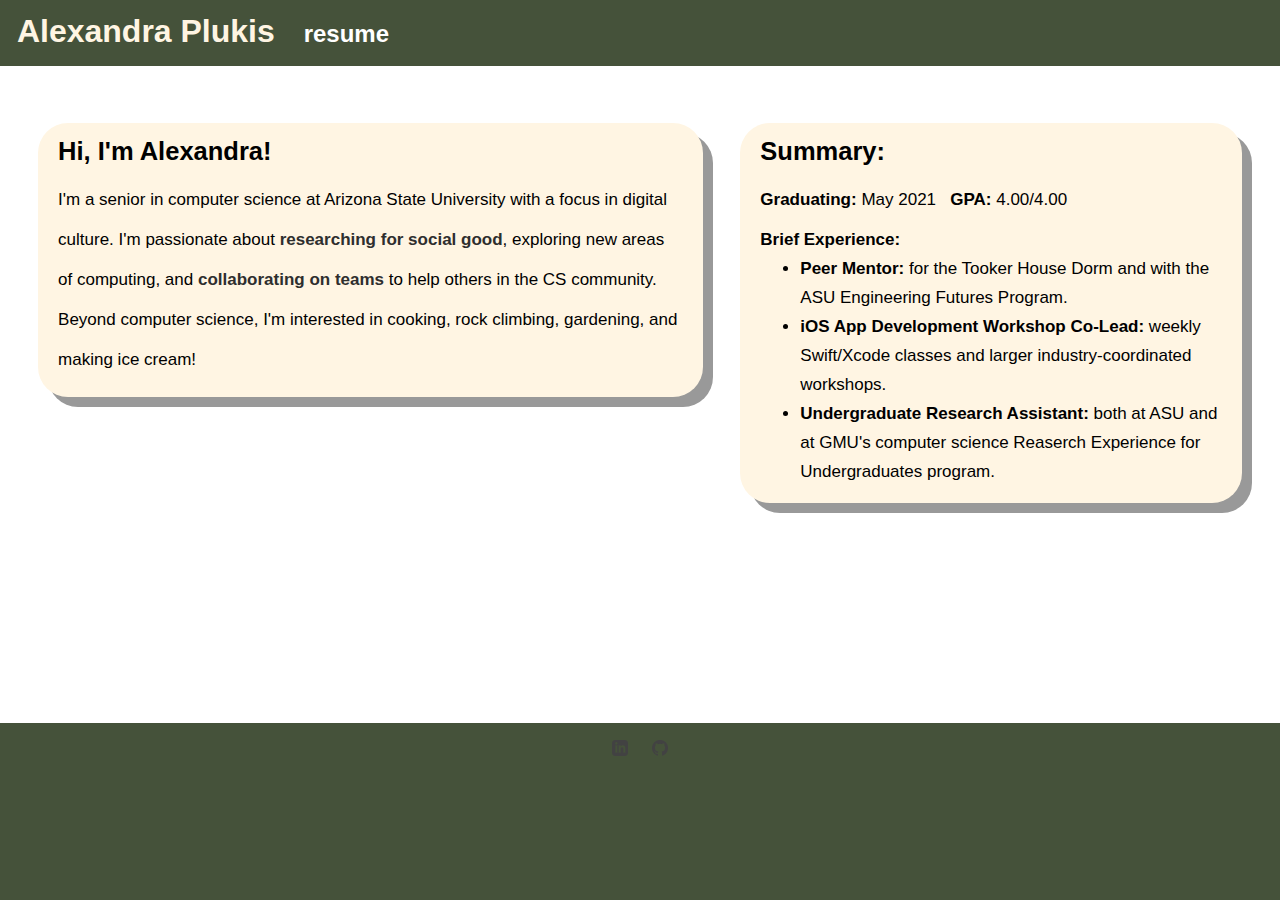
==== index.html @ 4287df9a "edited responsiveness elements and description" ====
<!DOCTYPE html>
<html>
<head>
<title>alexandra plukis</title>
<meta name="viewport" content="width=device-width, initial-scale=1.0">
<link rel="stylesheet" type="text/css" href="main.css">

<link rel="apple-touch-icon" sizes="57x57" href="favicons.ico/apple-icon-57x57.png"type="image/x-icon" >
<link rel="apple-touch-icon" sizes="60x60" href="favicons.ico/apple-icon-60x60.png"type="image/x-icon" >
<link rel="apple-touch-icon" sizes="72x72" href="favicons.ico/apple-icon-72x72.png"type="image/x-icon" >
<link rel="apple-touch-icon" sizes="76x76" href="favicons.ico/apple-icon-76x76.png"type="image/x-icon" >
<link rel="apple-touch-icon" sizes="114x114" href="favicons.ico/apple-icon-114x114.png"type="image/x-icon" >
<link rel="apple-touch-icon" sizes="120x120" href="favicons.ico/apple-icon-120x120.png"type="image/x-icon" >
<link rel="apple-touch-icon" sizes="144x144" href="favicons.ico/apple-icon-144x144.png"type="image/x-icon" >
<link rel="apple-touch-icon" sizes="152x152" href="favicons.ico/apple-icon-152x152.png"type="image/x-icon" >
<link rel="apple-touch-icon" sizes="180x180" href="favicons.ico/apple-icon-180x180.png"type="image/x-icon" >
<link rel="icon" type="image/png" sizes="192x192"  href="favicons.ico/android-icon-192x192.png"type="image/x-icon" >
<link rel="icon" type="image/png" sizes="32x32" href="favicons.ico/favicon-32x32.png"type="image/x-icon" >
<link rel="icon" type="image/png" sizes="96x96" href="favicons.ico/favicon-96x96.png"type="image/x-icon" >
<link rel="icon" type="image/png" sizes="16x16" href="favicons.ico/favicon-16x16.png"type="image/x-icon" >
<link rel="manifest" href="favicons.ico/manifest.json"type="image/x-icon" >
<meta name="msapplication-TileColor" content="#ffffff"type="image/x-icon" >
<meta name="msapplication-TileImage" content="favicons.ico/ms-icon-144x144.png"type="image/x-icon" >
<meta name="theme-color" content="#ffffff"type="image/x-icon" >

</head>
<body>

<div class="header">
    <h1>
        <span class="lg-view">
            <a href="index.html">&nbsp;Alexandra Plukis</a>
        </span>
        <span class="sm-view">
            <a href="index.html">&nbsp;AMP</a>
        </span>
    </h1>
    <h2>
      <a href="resume.html">&nbsp;&nbsp;&nbsp;resume</a>
    </h2>
    <!-- <h2>
        <a href="blog.html">&nbsp;blog</a>
    </h2> -->
</div>

<div class = "main_home">
    <div class = "spacer"> </div>
    <div class="row">
        <div class = "columnl about">
            <h2> Hi, I'm Alexandra! </h2>
            <p>
                I'm a senior in computer science at Arizona State University with a focus in digital culture. I'm passionate about <a href = "https://sites.google.com/asu.edu/reu2019/home?authuser=1" target = "blank">researching for social good</a>, exploring new areas of computing, and <a href = "https://includes.engineering.asu.edu/mentors-and-scholars/" target="blank">collaborating on teams</a> to help others in the CS community. Beyond computer science, I'm interested in cooking, rock climbing, gardening, and making ice cream!
            </p>
        </div>
        <!-- <div class = "columnr about aboutimg">
            <p>
                <img src="me_pic.jpg" alt="Picture of me in Antelope Canyon.">
            </p>
        </div> -->
        <div class = "columnr about">
            <h2>
                Summary:
            </h2>
            <p>
                <b>Graduating:</b> May 2021&nbsp;&nbsp;&nbsp;<b>GPA:</b> 4.00/4.00
                <br>
                <b>Brief Experience:</b>
                <ul>
                  <li><b>Peer Mentor:</b> for the Tooker House Dorm and with the ASU Engineering Futures Program.</li>
                  <li><b>iOS App Development Workshop Co-Lead:</b> weekly Swift/Xcode classes and larger industry-coordinated workshops.</li>
                  <li><b>Undergraduate Research Assistant:</b> both at ASU and at GMU's computer science Reaserch Experience for Undergraduates program.</li>
                </ul>
            </p>
        </div>
    </div>
</div>


<div class="footer">
    <p>
        <a href= "https://www.linkedin.com/in/alexandra-plukis/">
            <img src="linkedin.png" alt="LinkedIn Logo" height="16" width="16">
        <a href= "https://www.linkedin.com/in/alexandra-plukis/"> </a>
        &emsp;
        <a href= "https://www.github.com/alexandra-plukis/">
            <img src="github.png" alt="Github Logo" height="16" width="16">
        </a>
    </p>
</div>


</body>
</html>
---- main.css ----
:root {
  --green: #45523a;
  --light_orange: #fff5e3;
  --dark_gray: #424242;
  --light_gray: #999999;
  --rich_blue: #487fa1;
  --light_blue: #A4B5BF;
  --light_green: #C9CBA3;
  --white: #ffffff
}


h1, h2, h3, h4, h5, h6, p {
    color: --var(--dark_gray);
}

* {
  box-sizing: border-box;
}


.spacer {
    height: 30px;
}

body {
    font-family: "Helvetica Neue", Helvetica, Arial, sans-serif;
    padding: 5px;
    background-color: var(--white)
}

/* Header/Blog Title */
.header {
    padding-top: 18px;
    padding-bottom: 15px;
    padding-left: 15px;
    text-align: left;
    background: var(--green);
    font-size: 16px;
    line-height: 20pt;
    position: fixed;
    top: 0px;
    z-index: 2;
    width: 105%;
    margin-left: -20px;
}


.header h1, h2, h3, h4 {
    display: inline;
}

.header, .s h1 {
    color: var(--light_orange);
}

.header h2 {
    font-size: 16;
}

.header h1 a {
  color: var(--light_orange);
  text-decoration: none;
}

.header h2 a {
  color: var(--white);
  text-decoration: none;
}

.header h2 a:hover {
  color: var(--light_gray);
}

.lg-view {
   display:inline-block;
}

.sm-view {
   display:none;
}

.main_home {
    margin-top: 60px;
}

.about {
    justify-content: center;
    min-height: 50px;
    padding-left: 20px;
    padding-right: 20px;
    border-radius: 15px;
    font-size: 17px;
    background-color: var(--light_orange);
    box-shadow: 10px 10px var(--light_gray);
    line-height: 30pt;
    margin-bottom: 20px;
    margin-top: 20px;
    overflow: hidden;
}

.aboutimg {
    box-shadow: 10px 10px var(--rich_blue);
}

.about img {
    max-width:100%;
    margin-left: auto;
    margin-right: auto;
}

.about h2, h3{
    display: grid;
    justify-content: left;
    line-height: 15px;
}

.about a {
    color: #2e2e2e;
    font-weight: 700;
    text-decoration: none;
}

.about a:hover {
    color: var(--rich_blue);
    font-weight: 700;
    text-decoration: none;
}

/* Safari 4.0 - 8.0 */
@-webkit-keyframes mymovel {
  from {margin-left: 0%;}
  to {margin-left: 40%;}
}

@-webkit-keyframes mymover {
  from {margin-right: 0%;}
  to {margin-right: 40%;}
}


/* Create two unequal columns that floats next to each other */
/* Left column */
.columnl {
    float: left;
    width: 53%;
    border-radius: 30px;
    margin-left: 2%;
}

/* when list comes after a paragraph element */
p + ul {
    margin-top: -22px;
    line-height: 1.7;
}

.columnr {
    float: right;
    width: 40%;
    border-radius: 30px;
    margin-right: 2%;
}

/* Clear floats after the columns */
.row:after {
  content: "";
  display: table;
  clear: both;
}

.footer {
    padding: 1px;
    text-align: center;
    background: var(--green);
    margin-top: 200px;
    bottom: -30px;
    width: 100%;
    box-shadow: 0 50vh 0vh 50vh var(--green);
}

.footer a {
  color: var(--white);
  font-size: 14px;
  text-decoration: none;
}

.footer a:hover {
  color: var(--light_gray);
}

/* Responsive layout - when the screen is less than 800px wide:
- make the two columns stack on top of each other instead of next to each other
- Make the header smaller
- make footer a little closer to the text
*/
@media screen and (max-width: 700px) {
    /* floating columns */
  .columnl, .columnr {
    width: 97%;
    padding: 0px;
    padding-right: 25px;
    padding-left: 25px;
  }
  .columnl {
    margin-left: 1.5%;
    margin-top: 15px;
  }
  .columnr {
    margin-right: 1.5%;
    margin-top: 15px;
  }
  .intro {
    width: 90%;
  }

  /* header  */
  .header {
      font-size: 14px;
      line-height: 16pt;
  }

  /* .columnl, .columnr h2 {
      font-size: 16px;
  } */

  .about h2 {
      font-size: 19px;
  }

  .about p, ul {
      font-size: 16px;
  }

  .lg-view{
       display:none;
   }

    .sm-view{
       display:inline-block;
   }
}
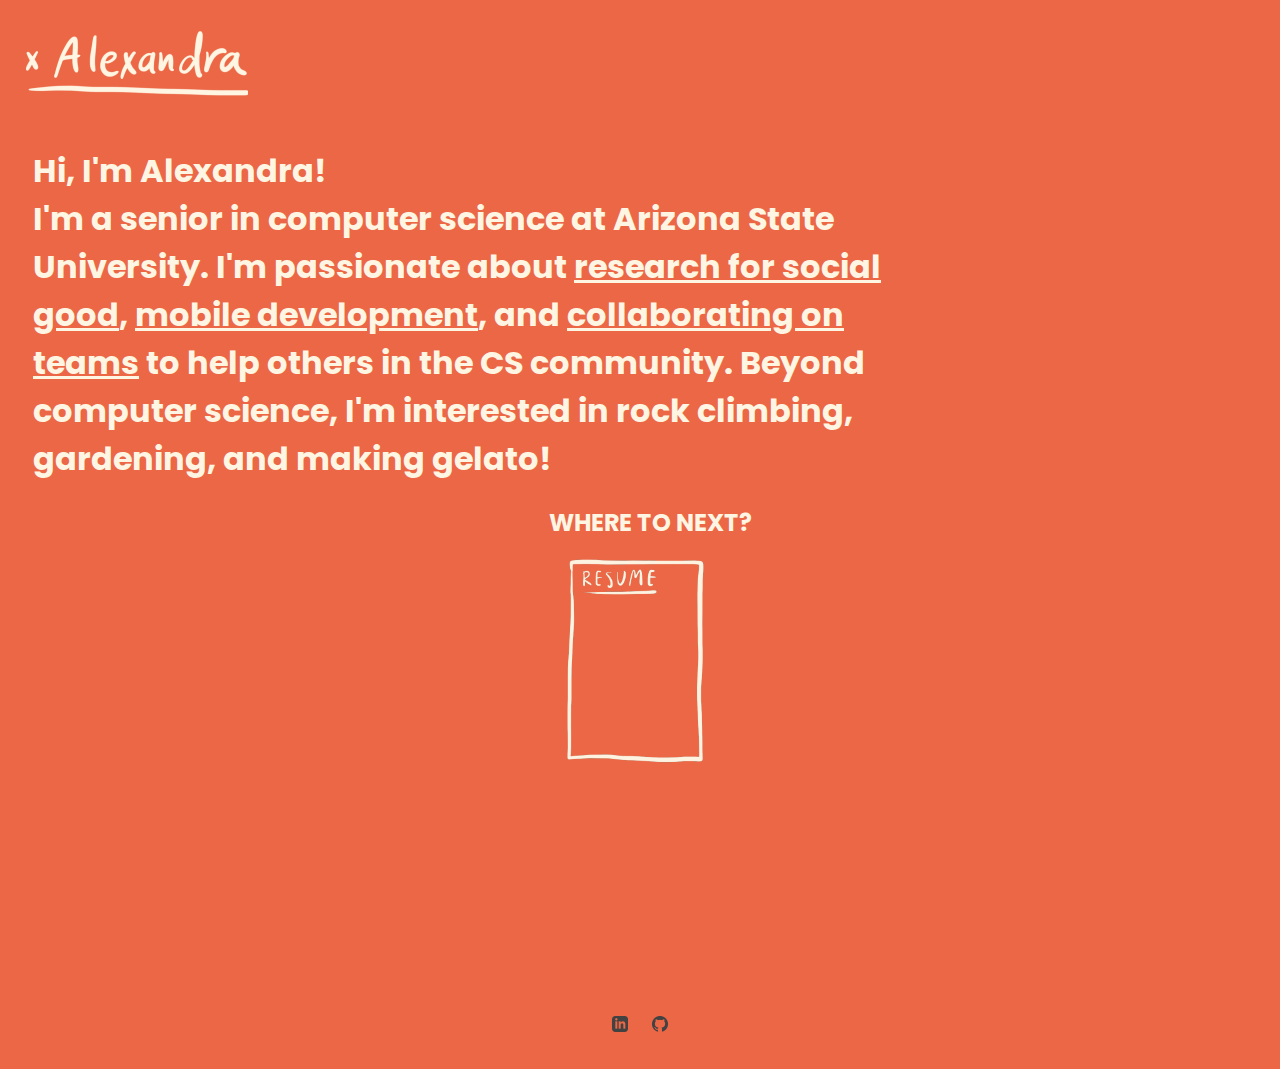
==== commit a3aa7d8a: "various changes" ====
--- a/index.html
+++ b/index.html
@@ -4,6 +4,9 @@
 <title>alexandra plukis</title>
 <meta name="viewport" content="width=device-width, initial-scale=1.0">
 <link rel="stylesheet" type="text/css" href="main.css">
+
+<link href="https://fonts.googleapis.com/css2?family=Poppins:wght@500&display=swap" rel="stylesheet">
+
 
 <link rel="apple-touch-icon" sizes="57x57" href="favicons.ico/apple-icon-57x57.png"type="image/x-icon" >
 <link rel="apple-touch-icon" sizes="60x60" href="favicons.ico/apple-icon-60x60.png"type="image/x-icon" >
@@ -29,52 +32,49 @@
 <div class="header">
     <h1>
         <span class="lg-view">
-            <a href="index.html">&nbsp;Alexandra Plukis</a>
+
+                <a href="index.html">
+                    <img src="sigNonHover.png"
+                    onmouseover="this.src='sigHover.png'"
+                    onmouseout="this.src='sigNonHover.png'"
+                    width="225" height="100" alt=""/>
+                </a>
         </span>
         <span class="sm-view">
-            <a href="index.html">&nbsp;AMP</a>
+                    <span class="sm-view">
+
+                            <a href="index.html">
+                                <img src="sigNonHover.png"
+                                onmouseover="this.src='sigHover.png'"
+                                onmouseout="this.src='sigNonHover.png'"
+                                width="225" height="100" alt=""/>
+                            </a>
+                    </span>
         </span>
     </h1>
-    <h2>
-      <a href="resume.html">&nbsp;&nbsp;&nbsp;resume</a>
-    </h2>
-    <!-- <h2>
-        <a href="blog.html">&nbsp;blog</a>
-    </h2> -->
 </div>
 
 <div class = "main_home">
-    <div class = "spacer"> </div>
-    <div class="row">
-        <div class = "columnl about">
-            <h2> Hi, I'm Alexandra! </h2>
-            <p>
-                I'm a senior in computer science at Arizona State University with a focus in digital culture. I'm passionate about <a href = "https://sites.google.com/asu.edu/reu2019/home?authuser=1" target = "blank">researching for social good</a>, exploring new areas of computing, and <a href = "https://includes.engineering.asu.edu/mentors-and-scholars/" target="blank">collaborating on teams</a> to help others in the CS community. Beyond computer science, I'm interested in cooking, rock climbing, gardening, and making ice cream!
-            </p>
-        </div>
-        <!-- <div class = "columnr about aboutimg">
-            <p>
-                <img src="me_pic.jpg" alt="Picture of me in Antelope Canyon.">
-            </p>
-        </div> -->
-        <div class = "columnr about">
-            <h2>
-                Summary:
-            </h2>
-            <p>
-                <b>Graduating:</b> May 2021&nbsp;&nbsp;&nbsp;<b>GPA:</b> 4.00/4.00
-                <br>
-                <b>Brief Experience:</b>
-                <ul>
-                  <li><b>Peer Mentor:</b> for the Tooker House Dorm and with the ASU Engineering Futures Program.</li>
-                  <li><b>iOS App Development Workshop Co-Lead:</b> weekly Swift/Xcode classes and larger industry-coordinated workshops.</li>
-                  <li><b>Undergraduate Research Assistant:</b> both at ASU and at GMU's computer science Reaserch Experience for Undergraduates program.</li>
-                </ul>
-            </p>
-        </div>
-    </div>
+    <h1>
+        Hi, I'm Alexandra!
+        <br>
+        I'm a senior in computer science at Arizona State University. I'm passionate about <a href = "https://sites.google.com/asu.edu/reu2019/home?authuser=1" target = "blank">research for social good</a>, <a href = "https://github.com/alexandra-plukis/BirdWatcher" target = "blank">mobile development</a>, and <a href = "https://includes.engineering.asu.edu/mentors-and-scholars/" target="blank">collaborating on teams</a> to help others in the CS community. Beyond computer science, I'm interested in rock climbing, gardening, and making gelato!
+    </h1>
 </div>
 
+<div class = "main_navigation">
+    <h2> WHERE TO NEXT?
+    </h2>
+</div>
+
+<div class = "images">
+    <span class="lg-view">
+    <a href="resume.html"><img src="resume.gif" alt="resume doodle"  width="250" height="250"></a>
+    </span>
+    <span class="sm-view">
+    <a href="resume.html"><img src="resume.gif" alt="resume doodle"  width="200" height="200"></a>
+    </span>
+</div>
 
 <div class="footer">
     <p>
--- a/main.css
+++ b/main.css
@@ -7,12 +7,19 @@
   --rich_blue: #487fa1;
   --light_blue: #A4B5BF;
   --light_green: #C9CBA3;
-  --white: #ffffff
+  --white: #ffffff;
+  --newColor: #eb6746;
+  /* --newColor: #F4B886; */
+  --newSecondaryColor: #BA2612;
+  /* --newSecondaryColor: #273043; */
+  --newTertiarycolor: #6A8EAE;
+  --newHoverColor: #F8EA9B;
+  --newBoxColor: #fbebcf
 }
 
 
 h1, h2, h3, h4, h5, h6, p {
-    color: --var(--dark_gray);
+    color: var(--light_orange);
 }
 
 * {
@@ -21,29 +28,28 @@
 
 
 .spacer {
-    height: 30px;
+    height: 20px;
+}
+
+.spacerLarge {
+    height: 300px;
 }
 
 body {
-    font-family: "Helvetica Neue", Helvetica, Arial, sans-serif;
+    font-family: 'Poppins', sans-serif;
+
     padding: 5px;
-    background-color: var(--white)
+    background-color: var(--newColor)
 }
 
 /* Header/Blog Title */
 .header {
-    padding-top: 18px;
-    padding-bottom: 15px;
-    padding-left: 15px;
+    padding-bottom: 0px;
+    padding-left: 10px;
     text-align: left;
-    background: var(--green);
-    font-size: 16px;
-    line-height: 20pt;
-    position: fixed;
+    background: var(--newColor);
     top: 0px;
-    z-index: 2;
-    width: 105%;
-    margin-left: -20px;
+    /* z-index: 2; */
 }
 
 
@@ -59,16 +65,38 @@
     font-size: 16;
 }
 
-.header h1 a {
+.headerHover a:hover {
+    display: inline-block;
+}
+
+.headerHover a {
+    display: none;
+}
+
+.headerNonHover a:hover {
+    display: none;
+}
+
+.headerNonHover a {
+    display: inline-block;
+}
+
+h1 a {
+  color: var(--light_orange);
+  text-decoration: underline;
+}
+
+h1 a:hover {
+  color: var(--newHoverColor);
+  text-decoration: underline;
+}
+
+.header h2 a {
+  /* color: var(--white); */
   color: var(--light_orange);
   text-decoration: none;
 }
 
-.header h2 a {
-  color: var(--white);
-  text-decoration: none;
-}
-
 .header h2 a:hover {
   color: var(--light_gray);
 }
@@ -82,18 +110,30 @@
 }
 
 .main_home {
-    margin-top: 60px;
+    margin-top: 5px;
+    padding-left: 20px;
+    width: 75%;
+}
+
+.main_navigation {
+    margin-top: 5px;
+    padding-left: 20px;
+    text-align: center;
+
+}
+
+.images {
+    text-align: center;
 }
 
 .about {
     justify-content: center;
     min-height: 50px;
-    padding-left: 20px;
+
     padding-right: 20px;
     border-radius: 15px;
     font-size: 17px;
     background-color: var(--light_orange);
-    box-shadow: 10px 10px var(--light_gray);
     line-height: 30pt;
     margin-bottom: 20px;
     margin-top: 20px;
@@ -114,6 +154,7 @@
     display: grid;
     justify-content: left;
     line-height: 15px;
+    color: var(--newSecondaryColor)
 }
 
 .about a {
@@ -144,8 +185,7 @@
 /* Left column */
 .columnl {
     float: left;
-    width: 53%;
-    border-radius: 30px;
+    width: 20%;
     margin-left: 2%;
 }
 
@@ -155,11 +195,12 @@
     line-height: 1.7;
 }
 
+
+
 .columnr {
     float: right;
-    width: 40%;
-    border-radius: 30px;
-    margin-right: 2%;
+    width: 75%;
+    text-align: left;
 }
 
 /* Clear floats after the columns */
@@ -172,15 +213,16 @@
 .footer {
     padding: 1px;
     text-align: center;
-    background: var(--green);
+    background: var(--newColor);
     margin-top: 200px;
     bottom: -30px;
     width: 100%;
-    box-shadow: 0 50vh 0vh 50vh var(--green);
+    box-shadow: 0 50vh 0vh 50vh var(--newColor);
 }
 
 .footer a {
-  color: var(--white);
+  /* color: var(--white); */
+  color: var(--newTertiarycolor);
   font-size: 14px;
   text-decoration: none;
 }
@@ -220,12 +262,8 @@
       line-height: 16pt;
   }
 
-  /* .columnl, .columnr h2 {
-      font-size: 16px;
-  } */
-
   .about h2 {
-      font-size: 19px;
+      font-size: 22px;
   }
 
   .about p, ul {
@@ -239,4 +277,8 @@
     .sm-view{
        display:inline-block;
    }
-}
+
+   .footer {
+       margin-top: 50px;
+   }
+}
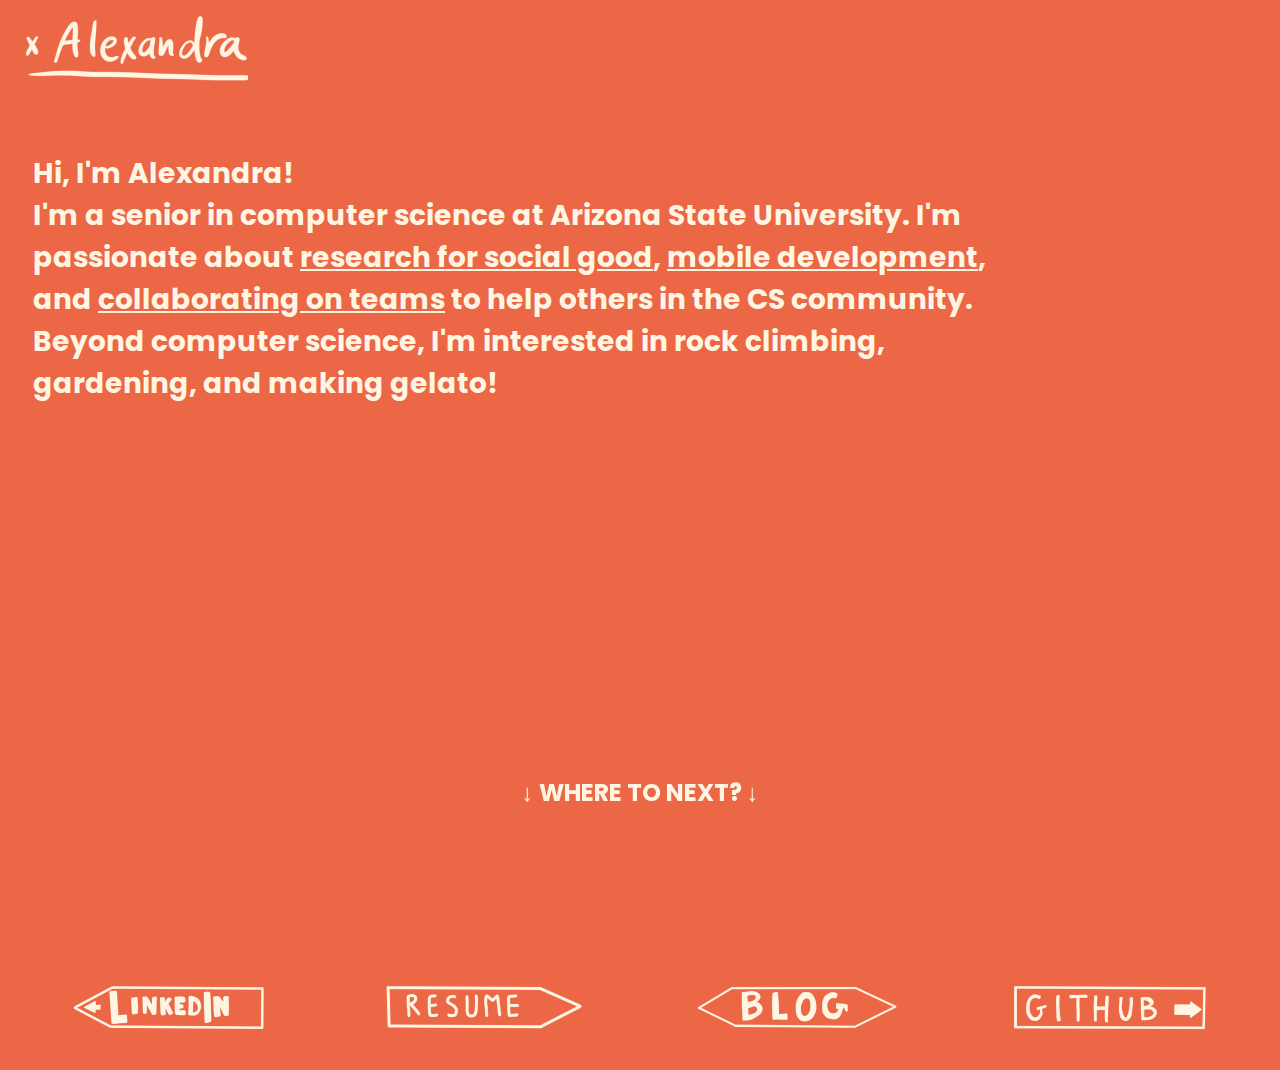
==== commit 8811017f: "completely changed the entire aesthetic of the website" ====
--- a/index.html
+++ b/index.html
@@ -30,64 +30,74 @@
 <body>
 
 <div class="header">
-    <h1>
-        <span class="lg-view">
+    <div class="lg-view">
+            <a href="index.html">
+                <img src="sigNonHover.png"
+                onmouseover="this.src='sigHover.png'"
+                onmouseout="this.src='sigNonHover.png'"
+                width="225" height="100" alt=""/>
+            </a>
+    </div>
 
-                <a href="index.html">
-                    <img src="sigNonHover.png"
-                    onmouseover="this.src='sigHover.png'"
-                    onmouseout="this.src='sigNonHover.png'"
-                    width="225" height="100" alt=""/>
-                </a>
-        </span>
-        <span class="sm-view">
-                    <span class="sm-view">
-
-                            <a href="index.html">
-                                <img src="sigNonHover.png"
-                                onmouseover="this.src='sigHover.png'"
-                                onmouseout="this.src='sigNonHover.png'"
-                                width="225" height="100" alt=""/>
-                            </a>
-                    </span>
-        </span>
-    </h1>
+    <div class="sm-view">
+            <h1>
+                    <a href="index.html">&nbsp;AMP</a>
+            </h1>
+            <h2>
+              <a href="resume.html">&nbsp;&nbsp;&nbsp;&nbsp;&nbsp;resume</a>
+            </h2>
+            <h2>
+                <a href="blog.html">&nbsp;&nbsp;&nbsp;blog</a>
+            </h2>
+    </div>
 </div>
 
+<div class = "space5"> </div>
+
 <div class = "main_home">
-    <h1>
+    <h2>
         Hi, I'm Alexandra!
         <br>
         I'm a senior in computer science at Arizona State University. I'm passionate about <a href = "https://sites.google.com/asu.edu/reu2019/home?authuser=1" target = "blank">research for social good</a>, <a href = "https://github.com/alexandra-plukis/BirdWatcher" target = "blank">mobile development</a>, and <a href = "https://includes.engineering.asu.edu/mentors-and-scholars/" target="blank">collaborating on teams</a> to help others in the CS community. Beyond computer science, I'm interested in rock climbing, gardening, and making gelato!
-    </h1>
-</div>
-
-<div class = "main_navigation">
-    <h2> WHERE TO NEXT?
     </h2>
 </div>
 
-<div class = "images">
-    <span class="lg-view">
-    <a href="resume.html"><img src="resume.gif" alt="resume doodle"  width="250" height="250"></a>
-    </span>
-    <span class="sm-view">
-    <a href="resume.html"><img src="resume.gif" alt="resume doodle"  width="200" height="200"></a>
-    </span>
-</div>
+<div class = "space40"> </div>
 
-<div class="footer">
-    <p>
-        <a href= "https://www.linkedin.com/in/alexandra-plukis/">
-            <img src="linkedin.png" alt="LinkedIn Logo" height="16" width="16">
-        <a href= "https://www.linkedin.com/in/alexandra-plukis/"> </a>
-        &emsp;
-        <a href= "https://www.github.com/alexandra-plukis/">
-            <img src="github.png" alt="Github Logo" height="16" width="16">
-        </a>
-    </p>
-</div>
+    <div class = "where_title">
+        <h2> ↓ WHERE TO NEXT? ↓
+        </h2>
+    </div>
 
+    <div class = "image navigation">
+        <a href="https://www.linkedin.com/in/alexandra-plukis/"><img src="sign_linkedin.png" alt="resume doodle"
+            onmouseover="this.src='red_linkedin_sign.png'"
+            onmouseout="this.src='sign_linkedin.png'"
+            width="200" height="50"></a>
+        </span>
+    </div>
+    <div class = "image navigation">
+        <span class="lg-view">
+        <a href="resume.html"><img src="sign_resume.png" alt="resume doodle"
+            onmouseover="this.src='red_resume_sign.png'"
+            onmouseout="this.src='sign_resume.png'"
+            width="200" height="50"></a>
+        </span>
+    </div>
+    <div class = "image navigation">
+        <a href="blog.html"><img src="sign_blog.png" alt="resume doodle"
+            onmouseover="this.src='red_blog_sign.png'"
+            onmouseout="this.src='sign_blog.png'"
+            width="200" height="50"></a>
+        </span>
+    </div>
+    <div class = "image navigation">
+        <a href="https://github.com/alexandra-plukis"><img src="sign_github.png" alt="resume doodle"
+            onmouseover="this.src='red_github_sign.png'"
+            onmouseout="this.src='sign_github.png'"
+            width="200" height="50"></a>
+        </span>
+    </div>
 
 </body>
 </html>
--- a/main.css
+++ b/main.css
@@ -2,7 +2,7 @@
 :root {
   --green: #45523a;
   --light_orange: #fff5e3;
-  --dark_gray: #424242;
+  --dark_gray: #273043;
   --light_gray: #999999;
   --rich_blue: #487fa1;
   --light_blue: #A4B5BF;
@@ -17,22 +17,8 @@
   --newBoxColor: #fbebcf
 }
 
-
-h1, h2, h3, h4, h5, h6, p {
-    color: var(--light_orange);
-}
-
 * {
   box-sizing: border-box;
-}
-
-
-.spacer {
-    height: 20px;
-}
-
-.spacerLarge {
-    height: 300px;
 }
 
 body {
@@ -49,60 +35,55 @@
     text-align: left;
     background: var(--newColor);
     top: 0px;
-    /* z-index: 2; */
-}
-
+    height: 10vh;
+    line-height: 50px;
+    align-items: center;
+    display: flex;
+}
 
 .header h1, h2, h3, h4 {
     display: inline;
 }
 
-.header, .s h1 {
+.space5 {
+    height: 5vh;
+}
+
+.header {
     color: var(--light_orange);
-}
-
+    min-height: 10vh;
+}
+
+.header h1 {
+    font-size: 35pt;
+}
 .header h2 {
-    font-size: 16;
-}
-
-.headerHover a:hover {
-    display: inline-block;
-}
-
-.headerHover a {
-    display: none;
-}
-
-.headerNonHover a:hover {
-    display: none;
-}
-
-.headerNonHover a {
-    display: inline-block;
-}
-
-h1 a {
-  color: var(--light_orange);
-  text-decoration: underline;
-}
-
-h1 a:hover {
+    font-size: 14pt;
+}
+
+
+.header h1 a {
+  color: var(--light_orange);
+  text-decoration: none;
+}
+
+.header h1 a:hover {
+  color: var(--light_orange);
+  text-decoration: none;
+}
+
+.header h2 a {
+  color: var(--light_orange);
+  text-decoration: none;
+}
+
+.header h2 a:hover {
   color: var(--newHoverColor);
-  text-decoration: underline;
-}
-
-.header h2 a {
-  /* color: var(--white); */
-  color: var(--light_orange);
-  text-decoration: none;
-}
-
-.header h2 a:hover {
-  color: var(--light_gray);
+  text-decoration: none;
 }
 
 .lg-view {
-   display:inline-block;
+   display: inline-block;
 }
 
 .sm-view {
@@ -112,7 +93,20 @@
 .main_home {
     margin-top: 5px;
     padding-left: 20px;
-    width: 75%;
+    width: 80%;
+    height: 40vh;
+    font-size: 14pt;
+    color: var(--light_orange)
+}
+
+.main_home h2 a {
+  color: var(--light_orange);
+  text-decoration: underline;
+}
+
+.main_home h2 a:hover {
+  color: var(--newHoverColor);
+  text-decoration: underline;
 }
 
 .main_navigation {
@@ -122,51 +116,33 @@
 
 }
 
-.images {
-    text-align: center;
-}
-
-.about {
-    justify-content: center;
-    min-height: 50px;
-
-    padding-right: 20px;
-    border-radius: 15px;
-    font-size: 17px;
-    background-color: var(--light_orange);
-    line-height: 30pt;
-    margin-bottom: 20px;
-    margin-top: 20px;
-    overflow: hidden;
-}
-
-.aboutimg {
-    box-shadow: 10px 10px var(--rich_blue);
-}
-
-.about img {
-    max-width:100%;
-    margin-left: auto;
-    margin-right: auto;
-}
-
-.about h2, h3{
-    display: grid;
-    justify-content: left;
-    line-height: 15px;
-    color: var(--newSecondaryColor)
-}
-
-.about a {
-    color: #2e2e2e;
-    font-weight: 700;
-    text-decoration: none;
-}
-
-.about a:hover {
-    color: var(--rich_blue);
-    font-weight: 700;
-    text-decoration: none;
+.image {
+    text-align: center;
+    padding-top: 30px;
+    padding-bottom: 30px;
+    width: 25%;
+    float: left;
+}
+
+.specialspacer {
+    min-height: 20vh;
+}
+.where_title {
+    position: -webkit-sticky; /* Safari */
+    position: sticky;
+    bottom: 10vh;
+    text-align: center;
+    color: var(--light_orange)
+}
+
+.space40 {
+    height: 45vh;
+}
+
+.navigation {
+    position: -webkit-sticky; /* Safari */
+    position: sticky;
+    top: 97%;
 }
 
 /* Safari 4.0 - 8.0 */
@@ -195,8 +171,6 @@
     line-height: 1.7;
 }
 
-
-
 .columnr {
     float: right;
     width: 75%;
@@ -220,65 +194,30 @@
     box-shadow: 0 50vh 0vh 50vh var(--newColor);
 }
 
-.footer a {
-  /* color: var(--white); */
-  color: var(--newTertiarycolor);
-  font-size: 14px;
-  text-decoration: none;
-}
-
-.footer a:hover {
-  color: var(--light_gray);
-}
-
-/* Responsive layout - when the screen is less than 800px wide:
-- make the two columns stack on top of each other instead of next to each other
-- Make the header smaller
-- make footer a little closer to the text
-*/
-@media screen and (max-width: 700px) {
-    /* floating columns */
-  .columnl, .columnr {
-    width: 97%;
-    padding: 0px;
-    padding-right: 25px;
-    padding-left: 25px;
-  }
-  .columnl {
-    margin-left: 1.5%;
-    margin-top: 15px;
-  }
-  .columnr {
-    margin-right: 1.5%;
-    margin-top: 15px;
-  }
-  .intro {
-    width: 90%;
-  }
-
-  /* header  */
-  .header {
-      font-size: 14px;
-      line-height: 16pt;
-  }
-
-  .about h2 {
-      font-size: 22px;
-  }
-
-  .about p, ul {
-      font-size: 16px;
-  }
-
-  .lg-view{
+@media screen and (max-width: 800px) {
+    .header {
+        top: 50px;
+        height: 5vh;
+    }
+
+    .lg-view{
        display:none;
-   }
+    }
 
     .sm-view{
        display:inline-block;
-   }
-
-   .footer {
-       margin-top: 50px;
-   }
-}
+    }
+
+    .main_home {
+        font-size: 12pt;
+        width: 90%;
+    }
+
+    .navigation {
+        display: none;
+    }
+
+    .where_title {
+        display: none;
+    }
+}
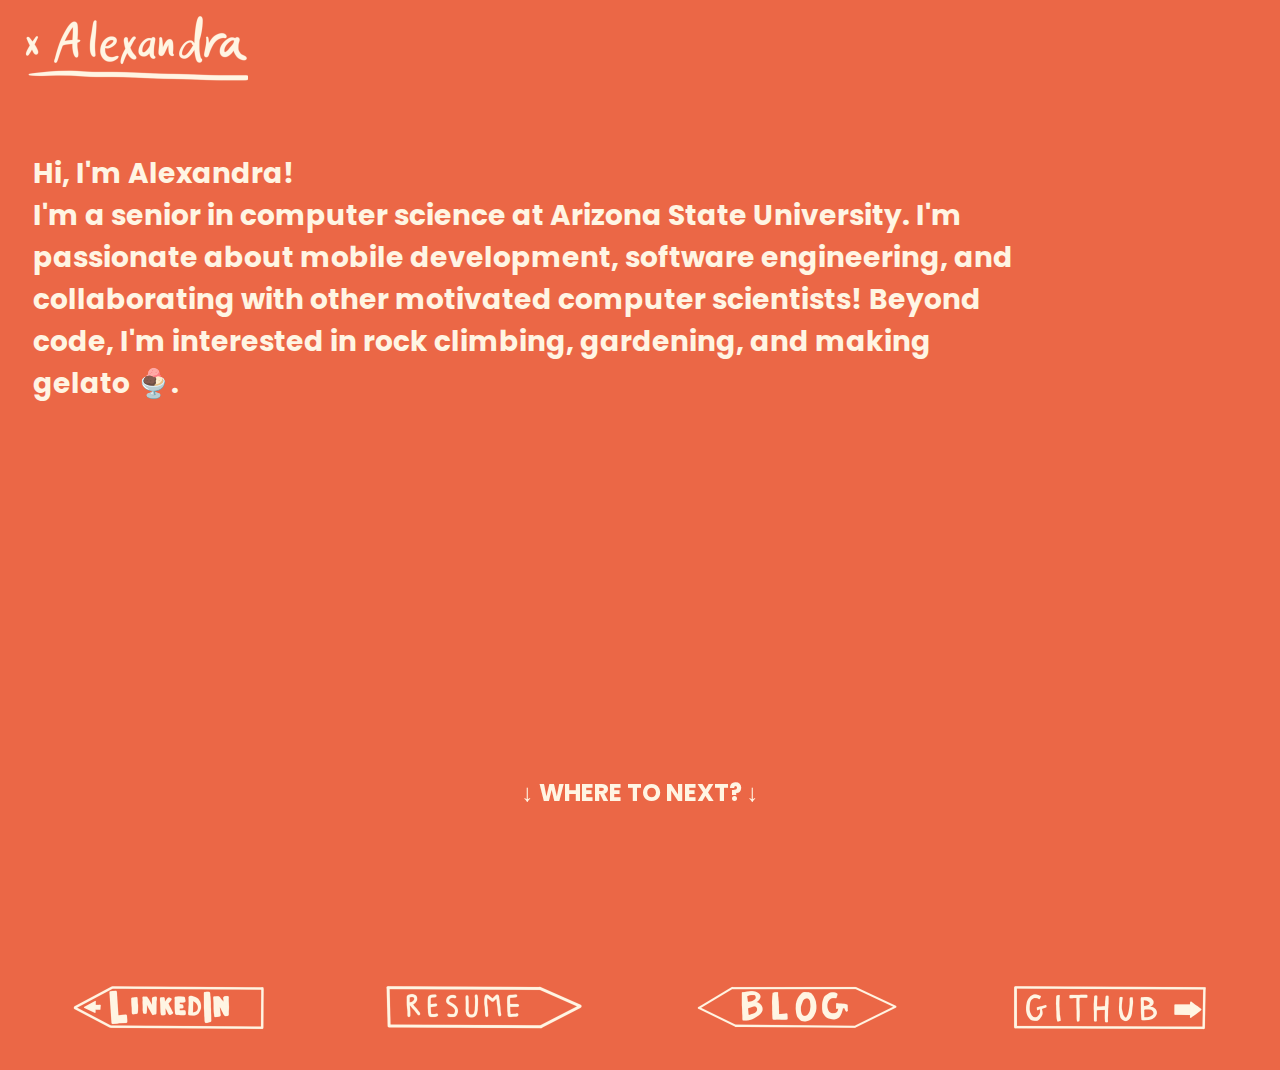
==== commit 0621a3a3: "updating resume, description, and improving aesthetics of blog and resume" ====
--- a/index.html
+++ b/index.html
@@ -3,7 +3,7 @@
 <head>
 <title>alexandra plukis</title>
 <meta name="viewport" content="width=device-width, initial-scale=1.0">
-<link rel="stylesheet" type="text/css" href="main.css">
+<link rel="stylesheet" type="text/css" href="main2.0.css">
 
 <link href="https://fonts.googleapis.com/css2?family=Poppins:wght@500&display=swap" rel="stylesheet">
 
@@ -58,14 +58,14 @@
     <h2>
         Hi, I'm Alexandra!
         <br>
-        I'm a senior in computer science at Arizona State University. I'm passionate about <a href = "https://sites.google.com/asu.edu/reu2019/home?authuser=1" target = "blank">research for social good</a>, <a href = "https://github.com/alexandra-plukis/BirdWatcher" target = "blank">mobile development</a>, and <a href = "https://includes.engineering.asu.edu/mentors-and-scholars/" target="blank">collaborating on teams</a> to help others in the CS community. Beyond computer science, I'm interested in rock climbing, gardening, and making gelato!
+        I'm a senior in computer science at Arizona State University. I'm passionate about mobile development, software engineering, and collaborating with other motivated computer scientists! Beyond code, I'm interested in rock climbing, gardening, and making gelato &#127848;.
     </h2>
 </div>
 
 <div class = "space40"> </div>
 
     <div class = "where_title">
-        <h2> ↓ WHERE TO NEXT? ↓
+        <h2> &#8595; WHERE TO NEXT? &#8595;
         </h2>
     </div>
 
--- a/main2.0.css
+++ b/main2.0.css
@@ -0,0 +1,223 @@
+
+:root {
+  --green: #45523a;
+  --light_orange: #fff5e3;
+  --dark_gray: #273043;
+  --light_gray: #999999;
+  --rich_blue: #487fa1;
+  --light_blue: #A4B5BF;
+  --light_green: #C9CBA3;
+  --white: #ffffff;
+  --newColor: #eb6746;
+  /* --newColor: #F4B886; */
+  --newSecondaryColor: #BA2612;
+  /* --newSecondaryColor: #273043; */
+  --newTertiarycolor: #6A8EAE;
+  --newHoverColor: #F8EA9B;
+  --newBoxColor: #fbebcf
+}
+
+* {
+  box-sizing: border-box;
+}
+
+body {
+    font-family: 'Poppins', sans-serif;
+
+    padding: 5px;
+    background-color: var(--newColor)
+}
+
+/* Header/Blog Title */
+.header {
+    padding-bottom: 0px;
+    padding-left: 10px;
+    text-align: left;
+    background: var(--newColor);
+    top: 0px;
+    height: 10vh;
+    line-height: 50px;
+    align-items: center;
+    display: flex;
+}
+
+.header h1, h2, h3, h4 {
+    display: inline;
+}
+
+.space5 {
+    height: 5vh;
+}
+
+.header {
+    color: var(--light_orange);
+    min-height: 10vh;
+}
+
+.header h1 {
+    font-size: 35pt;
+}
+.header h2 {
+    font-size: 14pt;
+}
+
+
+.header h1 a {
+  color: var(--light_orange);
+  text-decoration: none;
+}
+
+.header h1 a:hover {
+  color: var(--light_orange);
+  text-decoration: none;
+}
+
+.header h2 a {
+  color: var(--light_orange);
+  text-decoration: none;
+}
+
+.header h2 a:hover {
+  color: var(--newHoverColor);
+  text-decoration: none;
+}
+
+.lg-view {
+   display: inline-block;
+}
+
+.sm-view {
+   display:none;
+}
+
+.main_home {
+    margin-top: 5px;
+    padding-left: 20px;
+    width: 80%;
+    height: 40vh;
+    font-size: 14pt;
+    color: var(--light_orange)
+}
+
+.main_home h2 a {
+  color: var(--light_orange);
+  text-decoration: underline;
+}
+
+.main_home h2 a:hover {
+  color: var(--newHoverColor);
+  text-decoration: underline;
+}
+
+.main_navigation {
+    margin-top: 5px;
+    padding-left: 20px;
+    text-align: center;
+
+}
+
+.image {
+    text-align: center;
+    padding-top: 30px;
+    padding-bottom: 30px;
+    width: 25%;
+    float: left;
+}
+
+.specialspacer {
+    min-height: 20vh;
+}
+.where_title {
+    position: -webkit-sticky; /* Safari */
+    position: sticky;
+    bottom: 10vh;
+    text-align: center;
+    color: var(--light_orange)
+}
+
+.space40 {
+    height: 45vh;
+}
+
+.navigation {
+    position: -webkit-sticky; /* Safari */
+    position: sticky;
+    top: 97%;
+}
+
+/* Safari 4.0 - 8.0 */
+@-webkit-keyframes mymovel {
+  from {margin-left: 0%;}
+  to {margin-left: 40%;}
+}
+
+@-webkit-keyframes mymover {
+  from {margin-right: 0%;}
+  to {margin-right: 40%;}
+}
+
+
+/* Create two unequal columns that floats next to each other */
+/* Left column */
+.columnl {
+    float: left;
+    width: 20%;
+    margin-left: 2%;
+}
+
+/* when list comes after a paragraph element */
+p + ul {
+    margin-top: -22px;
+    line-height: 1.7;
+}
+
+.columnr {
+    float: right;
+    width: 75%;
+    text-align: left;
+}
+
+/* Clear floats after the columns */
+.row:after {
+  content: "";
+  display: table;
+  clear: both;
+}
+
+.footer {
+    padding: 1px;
+    text-align: center;
+    background: var(--newColor);
+    margin-top: 200px;
+    bottom: -30px;
+    width: 100%;
+    box-shadow: 0 50vh 0vh 50vh var(--newColor);
+}
+
+@media screen and (max-width: 800px) {
+    .header {
+        top: 50px;
+        height: 5vh;
+    }
+
+    .lg-view{
+       display:none;
+    }
+
+    .sm-view{
+       display:inline-block;
+    }
+
+    .main_home {
+        font-size: 12pt;
+        width: 90%;
+    }
+
+    .navigation {
+        display: none;
+    }
+
+    .where_title {
+        display: none;
+    }
+}
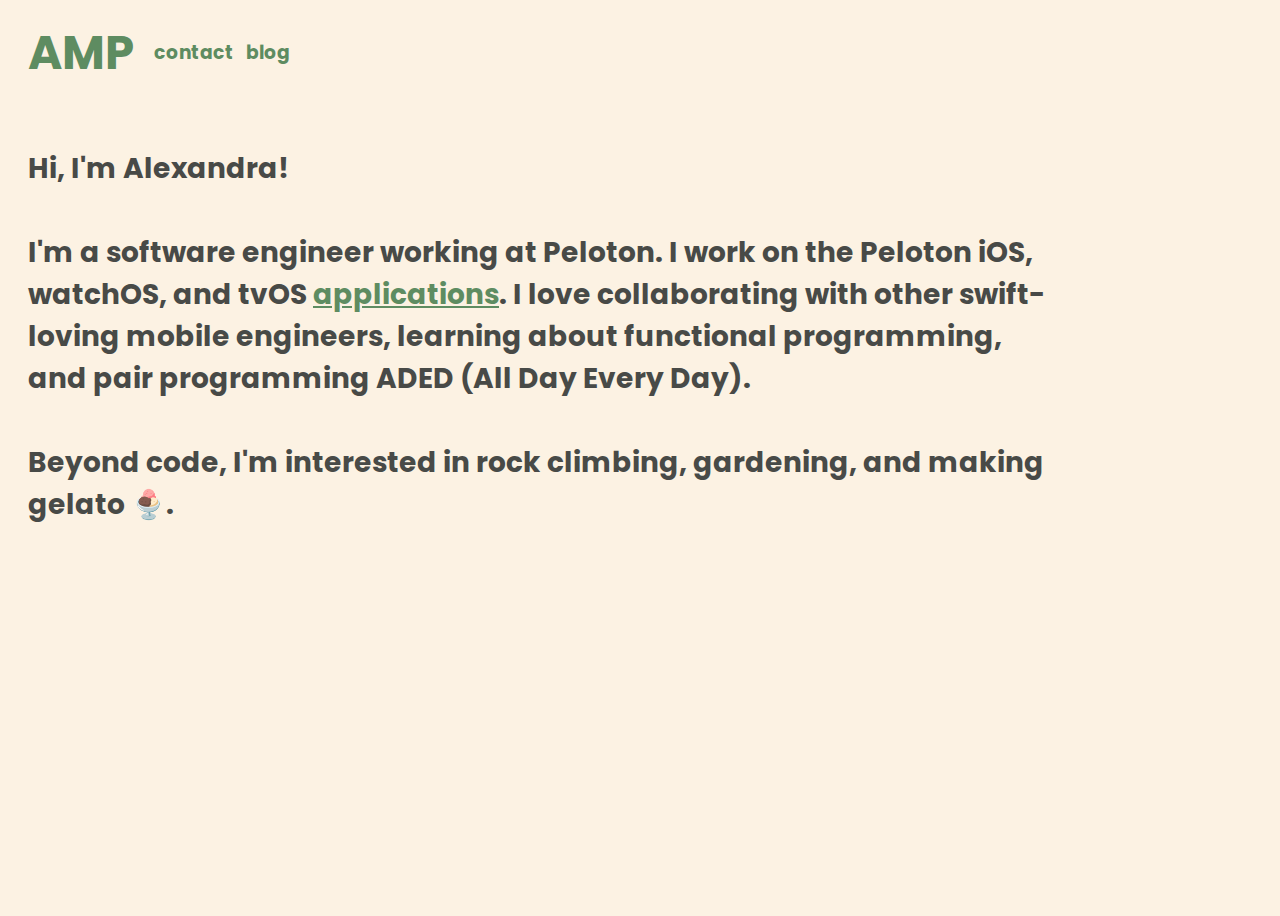
==== commit b436bc10: "updating style, landing page, blog" ====
--- a/index.html
+++ b/index.html
@@ -3,7 +3,7 @@
 <head>
 <title>alexandra plukis</title>
 <meta name="viewport" content="width=device-width, initial-scale=1.0">
-<link rel="stylesheet" type="text/css" href="main2.0.css">
+<link rel="stylesheet" type="text/css" href="main3.0.css">
 
 <link href="https://fonts.googleapis.com/css2?family=Poppins:wght@500&display=swap" rel="stylesheet">
 
@@ -30,26 +30,15 @@
 <body>
 
 <div class="header">
-    <div class="lg-view">
-            <a href="index.html">
-                <img src="sigNonHover.png"
-                onmouseover="this.src='sigHover.png'"
-                onmouseout="this.src='sigNonHover.png'"
-                width="225" height="100" alt=""/>
-            </a>
-    </div>
-
-    <div class="sm-view">
-            <h1>
-                    <a href="index.html">&nbsp;AMP</a>
-            </h1>
-            <h2>
-              <a href="resume.html">&nbsp;&nbsp;&nbsp;&nbsp;&nbsp;resume</a>
-            </h2>
-            <h2>
-                <a href="blog.html">&nbsp;&nbsp;&nbsp;blog</a>
-            </h2>
-    </div>
+    <h1>
+        <a href="index.html">&nbsp;AMP</a>
+    </h1>
+    <h2>
+      <a href="contact.html">&nbsp;&nbsp;&nbsp;&nbsp;&nbsp;contact</a>
+    </h2>
+    <h2>
+        <a href="blog.html">&nbsp;&nbsp;&nbsp;blog</a>
+    </h2>
 </div>
 
 <div class = "space5"> </div>
@@ -57,47 +46,12 @@
 <div class = "main_home">
     <h2>
         Hi, I'm Alexandra!
-        <br>
-        I'm a senior in computer science at Arizona State University. I'm passionate about mobile development, software engineering, and collaborating with other motivated computer scientists! Beyond code, I'm interested in rock climbing, gardening, and making gelato &#127848;.
+        <br><br>
+        I'm a software engineer working at Peloton. I work on the Peloton iOS, watchOS, and tvOS <a href="https://www.onepeloton.com/app?utm_campaign=26629827&utm_content=315508457&utm_medium=search&utm_source=google_search&gclid=CjwKCAjwyryUBhBSEiwAGN5OCF_KYoOfAuIye0uGHD34bf1I16QyDJAabwIXAlHzyD4XUw2IsFZYlxoCgV4QAvD_BwE">applications</a>. I love collaborating with other swift-loving mobile engineers, learning about functional programming, and pair programming ADED (All Day Every Day).
+        <br><br>
+        Beyond code, I'm interested in rock climbing, gardening, and making gelato &#127848;.
     </h2>
 </div>
 
-<div class = "space40"> </div>
-
-    <div class = "where_title">
-        <h2> &#8595; WHERE TO NEXT? &#8595;
-        </h2>
-    </div>
-
-    <div class = "image navigation">
-        <a href="https://www.linkedin.com/in/alexandra-plukis/"><img src="sign_linkedin.png" alt="resume doodle"
-            onmouseover="this.src='red_linkedin_sign.png'"
-            onmouseout="this.src='sign_linkedin.png'"
-            width="200" height="50"></a>
-        </span>
-    </div>
-    <div class = "image navigation">
-        <span class="lg-view">
-        <a href="resume.html"><img src="sign_resume.png" alt="resume doodle"
-            onmouseover="this.src='red_resume_sign.png'"
-            onmouseout="this.src='sign_resume.png'"
-            width="200" height="50"></a>
-        </span>
-    </div>
-    <div class = "image navigation">
-        <a href="blog.html"><img src="sign_blog.png" alt="resume doodle"
-            onmouseover="this.src='red_blog_sign.png'"
-            onmouseout="this.src='sign_blog.png'"
-            width="200" height="50"></a>
-        </span>
-    </div>
-    <div class = "image navigation">
-        <a href="https://github.com/alexandra-plukis"><img src="sign_github.png" alt="resume doodle"
-            onmouseover="this.src='red_github_sign.png'"
-            onmouseout="this.src='sign_github.png'"
-            width="200" height="50"></a>
-        </span>
-    </div>
-
 </body>
 </html>
--- a/main3.0.css
+++ b/main3.0.css
@@ -0,0 +1,112 @@
+
+:root {
+    --background: #fcf2e3;
+    --link_plain: #5E8C61;
+    --link_hover: #F4D35E;
+    --default_text: #484a47;
+    --blog_menu_link_plain: #F45B69;
+}
+
+body {
+    font-family: 'Poppins', sans-serif;
+    color: var(--default_text);
+    background-color: var(--background);
+    height: 100vh;
+    width: 100vw;
+}
+
+/* Header/Blog Title */
+
+.header {
+    padding-bottom: 0px;
+    padding-left: 10px;
+    text-align: left;
+    background-color: var(--background);
+    top: 0px;
+    height: 10vh;
+    line-height: 50px;
+    align-items: center;
+    display: flex;
+}
+
+.header h1, h2, h3, h4 {
+    display: inline;
+}
+
+.header {
+    color: var(--link_plain);
+    min-height: 10vh;
+}
+
+.header h1 {
+    font-size: 35pt;
+}
+.header h2 {
+    font-size: 14pt;
+}
+
+.header h1 a {
+  color: var(--link_plain);
+  text-decoration: none;
+}
+
+.header h1 a:hover {
+  color: var(--link_hover);
+  text-decoration: none;
+}
+
+.header h2 a {
+  color: var(--link_plain);
+  text-decoration: none;
+}
+
+.header h2 a:hover {
+  color: var(--link_hover);
+  text-decoration: none;
+}
+
+/* generic content styling */
+
+.main_home {
+    margin-top: 5px;
+    padding-left: 20px;
+    width: 80%;
+    font-size: 14pt;
+}
+
+a {
+  color: var(--link_plain);
+  text-decoration: underline;
+}
+
+a:hover {
+  color: var(--link_hover);
+  text-decoration: underline;
+}
+
+/* blog */
+
+.blog_menu h5 {
+    padding-left: 5vw;
+}
+
+.blog_post {
+    padding-left: 10vw;
+    width: 80vw;
+}
+
+.paragraph {
+    padding-top: 3vh;
+    font-size: 10pt;
+    line-height: 20pt;
+}
+
+/* custom spacers. hell yeah. */
+
+.space40 {
+    height: 45vh;
+}
+
+.space5 {
+    height: 5vh;
+}
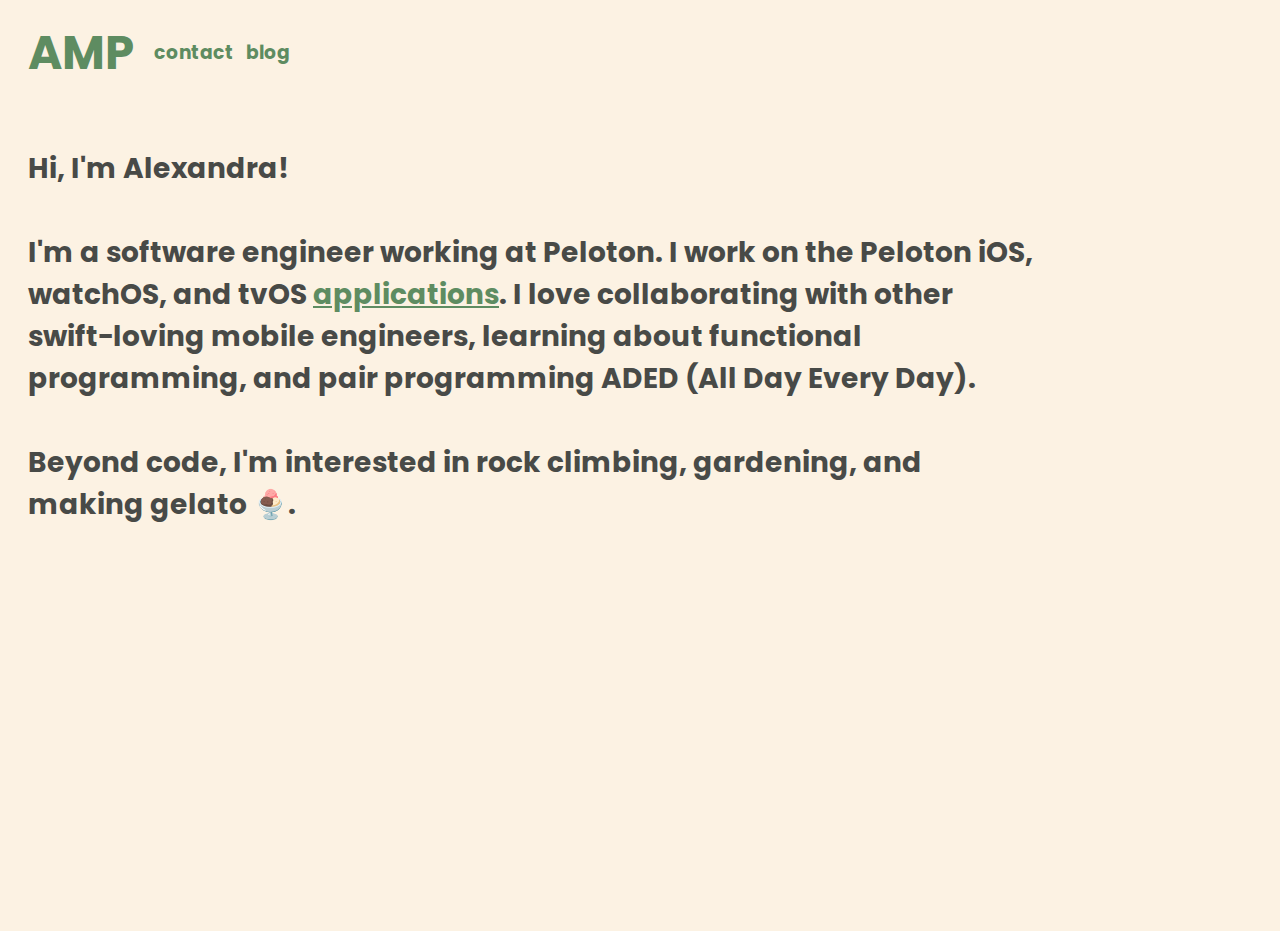
==== commit eb7a7201: "further mobile improvements - spacing, width" ====
--- a/index.html
+++ b/index.html
@@ -53,5 +53,7 @@
     </h2>
 </div>
 
+<div class = "space40"> </div>
+
 </body>
 </html>
--- a/main3.0.css
+++ b/main3.0.css
@@ -7,12 +7,16 @@
     --blog_menu_link_plain: #F45B69;
 }
 
+/* keep the same cream background color when overscrolling */
+html {
+    background-color: var(--background);
+}
+
 body {
     font-family: 'Poppins', sans-serif;
     color: var(--default_text);
     background-color: var(--background);
     height: 100vh;
-    width: 100vw;
 }
 
 /* Header/Blog Title */
@@ -91,8 +95,8 @@
 }
 
 .blog_post {
-    padding-left: 10vw;
-    width: 80vw;
+    margin: auto;
+    width: 80%;
 }
 
 .paragraph {
